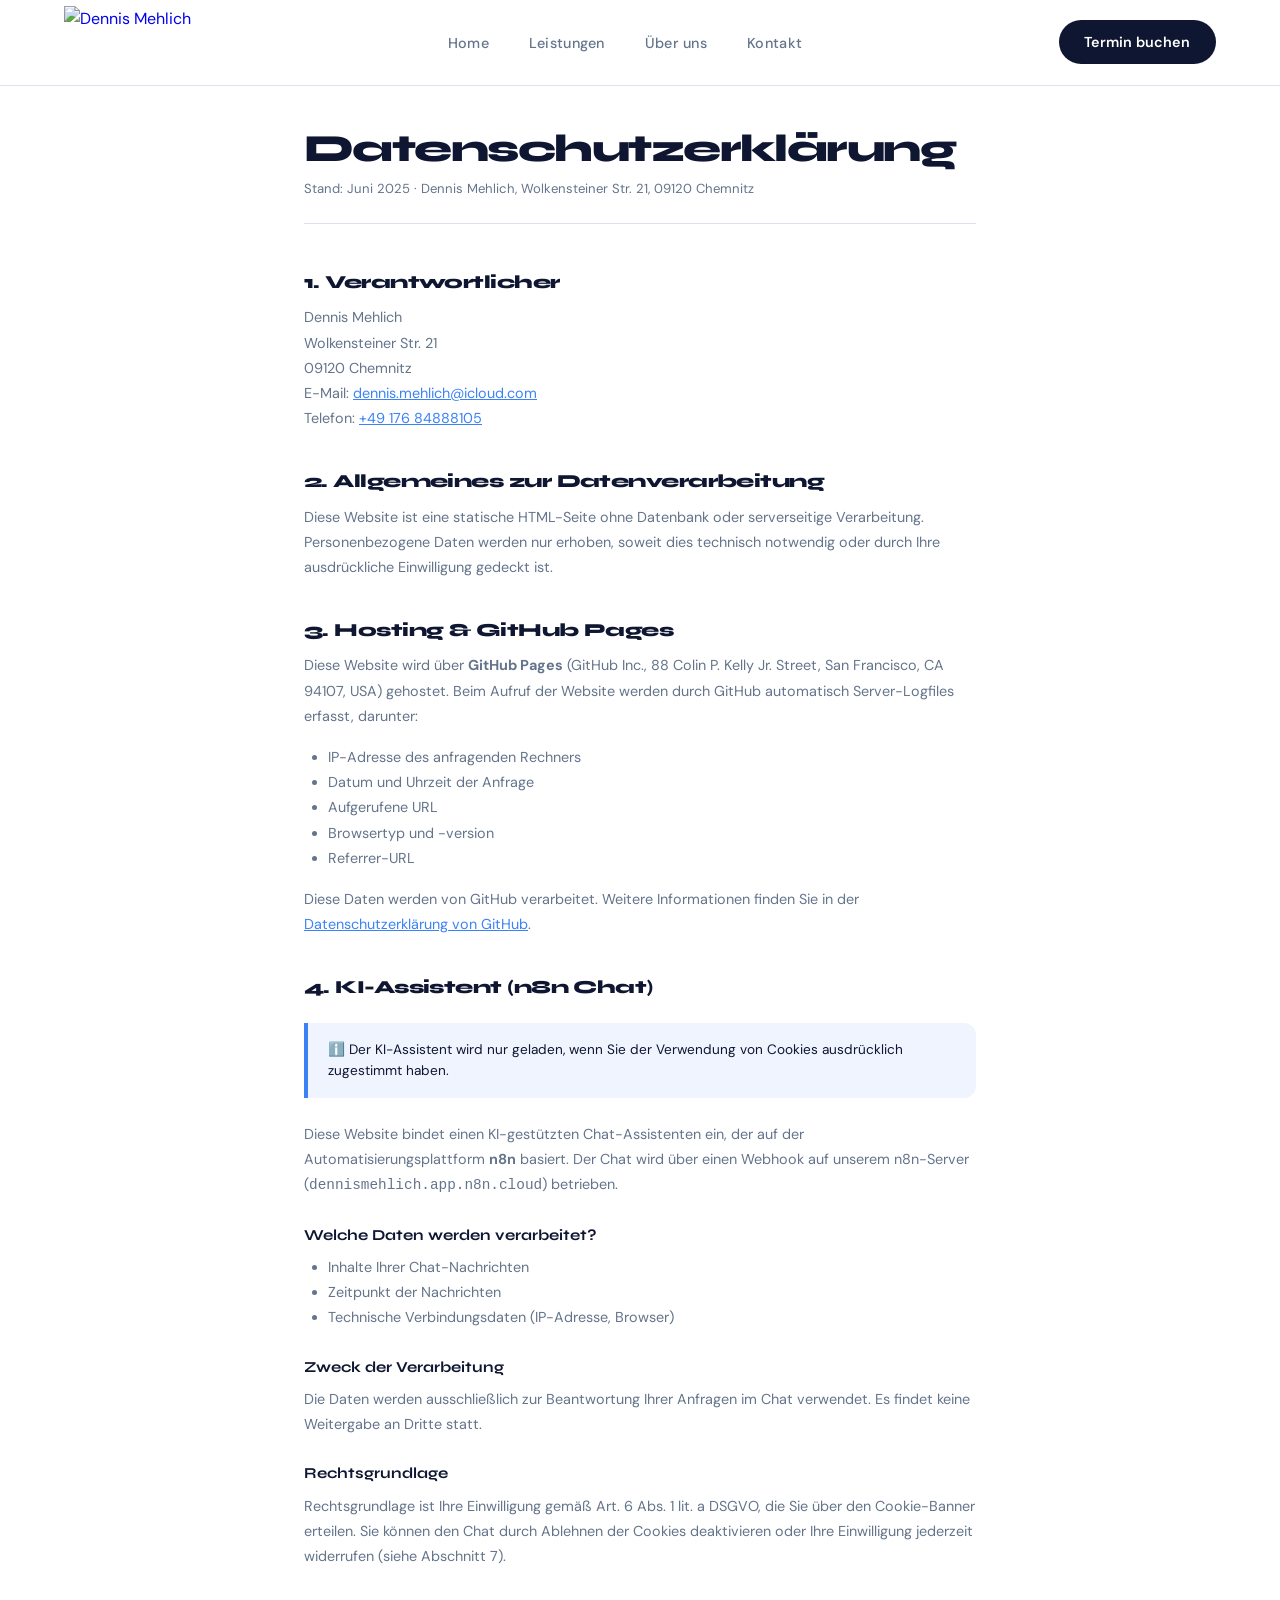
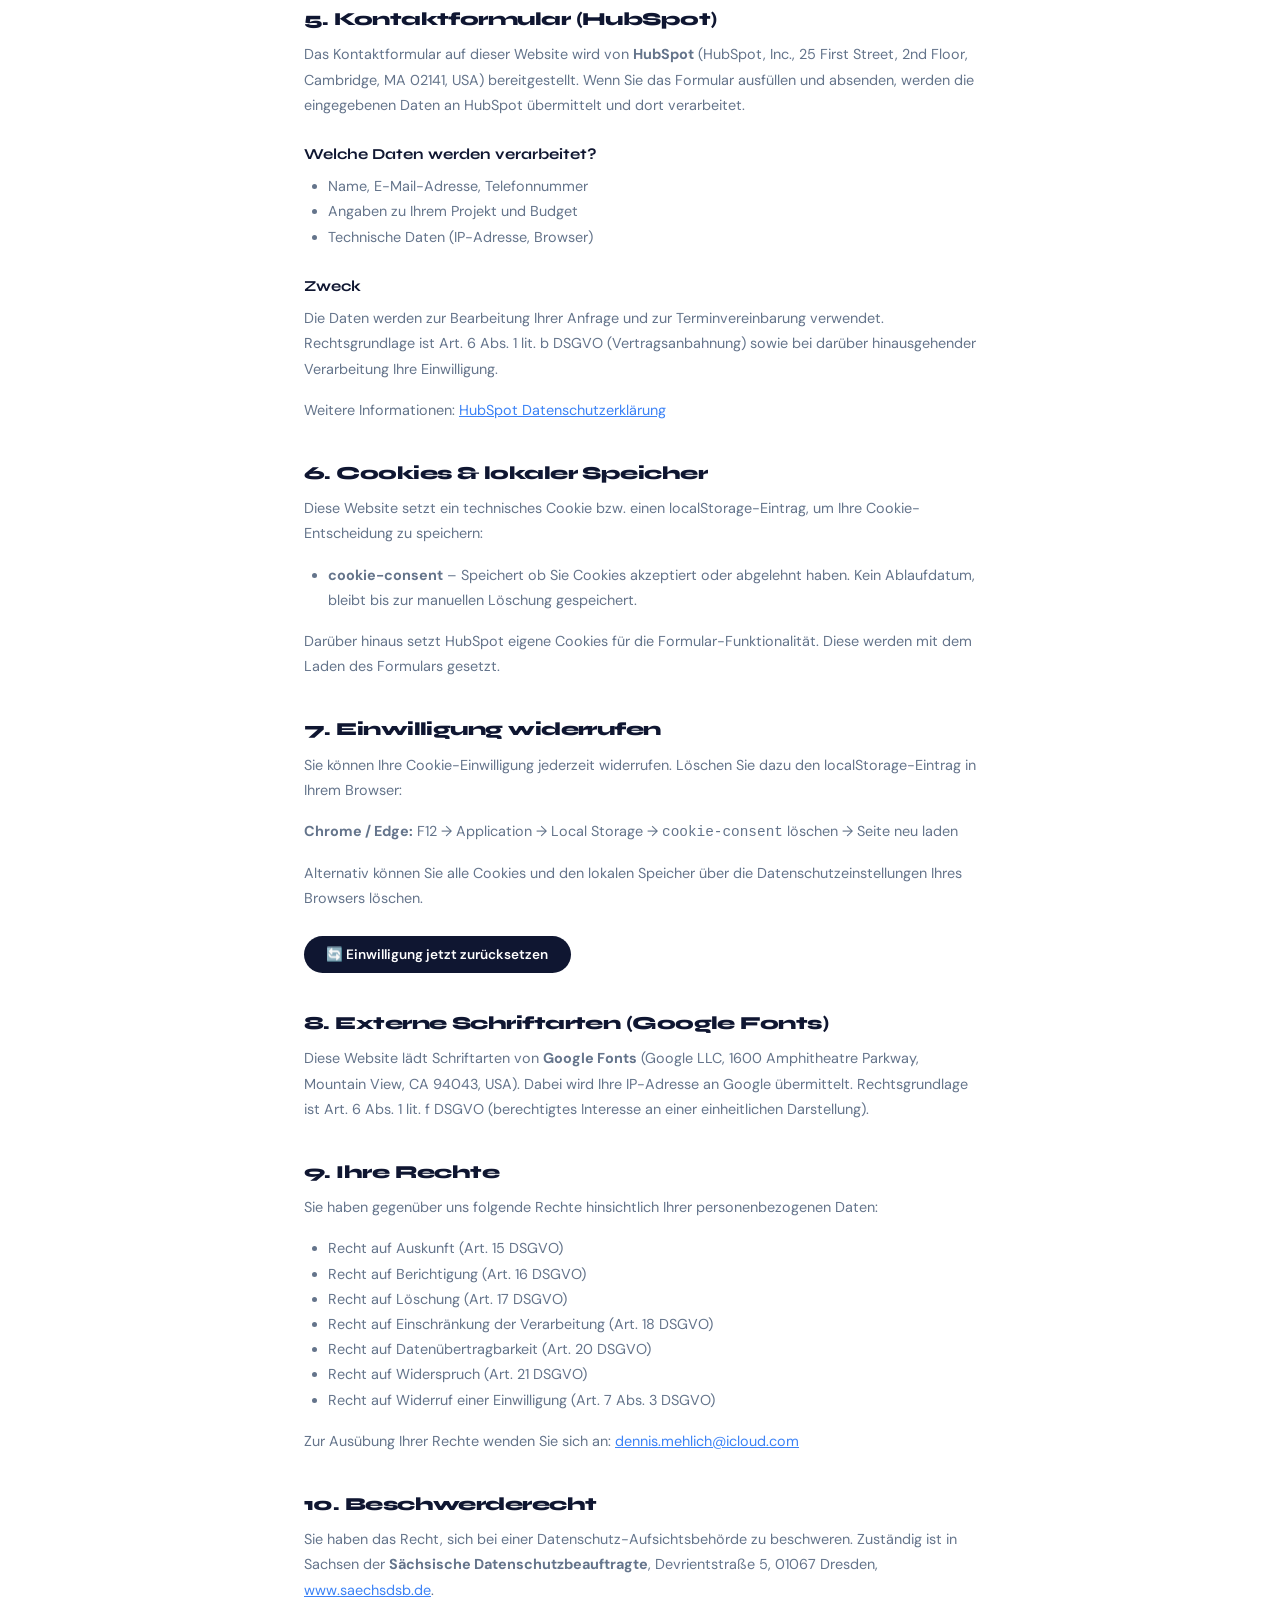
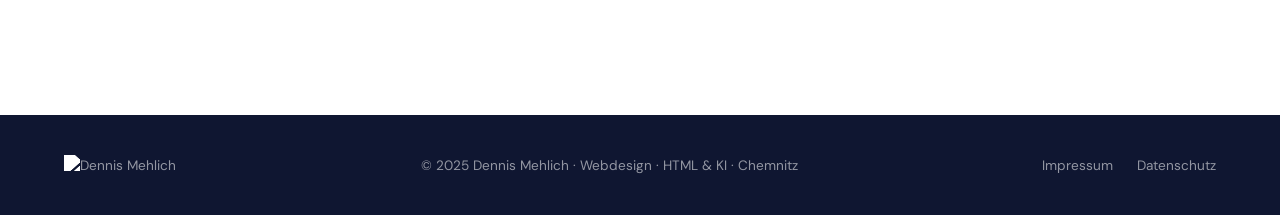
==== datenschutz.html @ 6490b945 "Fix responsive CSS for small screens" ====
<!DOCTYPE html>
<html lang="de">
<head>
<meta charset="UTF-8">
<meta name="viewport" content="width=device-width, initial-scale=1.0">
<title>Datenschutzerklärung – Dennis Mehlich</title>
<link rel="preconnect" href="https://fonts.googleapis.com">
<link href="https://fonts.googleapis.com/css2?family=Syne:wght@400;600;700;800&family=DM+Sans:ital,wght@0,300;0,400;0,500;1,300&display=swap" rel="stylesheet">
<link rel="stylesheet" href="css/style.css">
<style>
  .legal-page {
    max-width: 800px;
    margin: 0 auto;
    padding: 8rem 5% 6rem;
  }
  .legal-page h1 {
    font-size: clamp(1.8rem, 3vw, 2.4rem);
    margin-bottom: 0.5rem;
  }
  .legal-page .meta {
    font-size: 0.82rem;
    color: var(--gray);
    margin-bottom: 3rem;
    padding-bottom: 1.5rem;
    border-bottom: 1px solid var(--border);
  }
  .legal-page h2 {
    font-size: 1.15rem;
    margin-top: 2.5rem;
    margin-bottom: 0.75rem;
  }
  .legal-page h3 {
    font-family: 'Syne', sans-serif;
    font-size: 0.95rem;
    font-weight: 700;
    color: var(--navy);
    margin-top: 1.5rem;
    margin-bottom: 0.5rem;
  }
  .legal-page p {
    font-size: 0.9rem;
    color: var(--gray);
    line-height: 1.75;
    margin-bottom: 1rem;
  }
  .legal-page ul {
    margin: 0.5rem 0 1rem 1.5rem;
    color: var(--gray);
    font-size: 0.9rem;
    line-height: 1.75;
  }
  .legal-page a {
    color: var(--accent);
    text-decoration: underline;
  }
  .legal-page .highlight-box {
    background: var(--light);
    border-left: 4px solid var(--accent);
    border-radius: 0 12px 12px 0;
    padding: 1rem 1.25rem;
    margin: 1.5rem 0;
    font-size: 0.85rem;
    color: var(--navy);
    line-height: 1.6;
  }
</style>
</head>
<body>

<!-- ─── NAV ─── -->
<nav id="navbar">
  <a href="index.html" class="nav-logo">
    <img src="images/logo.png" alt="Dennis Mehlich" style="height:72px;width:auto;display:block;mix-blend-mode:multiply;">
  </a>
  <ul class="nav-links">
    <li><a href="index.html#hero">Home</a></li>
    <li><a href="index.html#leistungen">Leistungen</a></li>
    <li><a href="index.html#ueber-mich">Über uns</a></li>
    <li><a href="index.html#kontakt">Kontakt</a></li>
  </ul>
  <a href="index.html" onclick="openTermin ? openTermin() : null" class="nav-cta">Termin buchen</a>
</nav>

<div class="legal-page">

  <h1>Datenschutzerklärung</h1>
  <div class="meta">Stand: Juni 2025 · Dennis Mehlich, Wolkensteiner Str. 21, 09120 Chemnitz</div>

  <!-- 1 -->
  <h2>1. Verantwortlicher</h2>
  <p>
    Dennis Mehlich<br>
    Wolkensteiner Str. 21<br>
    09120 Chemnitz<br>
    E-Mail: <a href="mailto:dennis.mehlich@icloud.com">dennis.mehlich@icloud.com</a><br>
    Telefon: <a href="tel:+4917684888105">+49 176 84888105</a>
  </p>

  <!-- 2 -->
  <h2>2. Allgemeines zur Datenverarbeitung</h2>
  <p>Diese Website ist eine statische HTML-Seite ohne Datenbank oder serverseitige Verarbeitung. Personenbezogene Daten werden nur erhoben, soweit dies technisch notwendig oder durch Ihre ausdrückliche Einwilligung gedeckt ist.</p>

  <!-- 3 -->
  <h2>3. Hosting & GitHub Pages</h2>
  <p>Diese Website wird über <strong>GitHub Pages</strong> (GitHub Inc., 88 Colin P. Kelly Jr. Street, San Francisco, CA 94107, USA) gehostet. Beim Aufruf der Website werden durch GitHub automatisch Server-Logfiles erfasst, darunter:</p>
  <ul>
    <li>IP-Adresse des anfragenden Rechners</li>
    <li>Datum und Uhrzeit der Anfrage</li>
    <li>Aufgerufene URL</li>
    <li>Browsertyp und -version</li>
    <li>Referrer-URL</li>
  </ul>
  <p>Diese Daten werden von GitHub verarbeitet. Weitere Informationen finden Sie in der <a href="https://docs.github.com/en/site-policy/privacy-policies/github-general-privacy-statement" target="_blank" rel="noopener">Datenschutzerklärung von GitHub</a>.</p>

  <!-- 4 -->
  <h2>4. KI-Assistent (n8n Chat)</h2>
  <div class="highlight-box">
    ℹ️ Der KI-Assistent wird nur geladen, wenn Sie der Verwendung von Cookies ausdrücklich zugestimmt haben.
  </div>
  <p>Diese Website bindet einen KI-gestützten Chat-Assistenten ein, der auf der Automatisierungsplattform <strong>n8n</strong> basiert. Der Chat wird über einen Webhook auf unserem n8n-Server (<code>dennismehlich.app.n8n.cloud</code>) betrieben.</p>

  <h3>Welche Daten werden verarbeitet?</h3>
  <ul>
    <li>Inhalte Ihrer Chat-Nachrichten</li>
    <li>Zeitpunkt der Nachrichten</li>
    <li>Technische Verbindungsdaten (IP-Adresse, Browser)</li>
  </ul>

  <h3>Zweck der Verarbeitung</h3>
  <p>Die Daten werden ausschließlich zur Beantwortung Ihrer Anfragen im Chat verwendet. Es findet keine Weitergabe an Dritte statt.</p>

  <h3>Rechtsgrundlage</h3>
  <p>Rechtsgrundlage ist Ihre Einwilligung gemäß Art. 6 Abs. 1 lit. a DSGVO, die Sie über den Cookie-Banner erteilen. Sie können den Chat durch Ablehnen der Cookies deaktivieren oder Ihre Einwilligung jederzeit widerrufen (siehe Abschnitt 7).</p>

  <!-- 5 -->
  <h2>5. Kontaktformular (HubSpot)</h2>
  <p>Das Kontaktformular auf dieser Website wird von <strong>HubSpot</strong> (HubSpot, Inc., 25 First Street, 2nd Floor, Cambridge, MA 02141, USA) bereitgestellt. Wenn Sie das Formular ausfüllen und absenden, werden die eingegebenen Daten an HubSpot übermittelt und dort verarbeitet.</p>

  <h3>Welche Daten werden verarbeitet?</h3>
  <ul>
    <li>Name, E-Mail-Adresse, Telefonnummer</li>
    <li>Angaben zu Ihrem Projekt und Budget</li>
    <li>Technische Daten (IP-Adresse, Browser)</li>
  </ul>

  <h3>Zweck</h3>
  <p>Die Daten werden zur Bearbeitung Ihrer Anfrage und zur Terminvereinbarung verwendet. Rechtsgrundlage ist Art. 6 Abs. 1 lit. b DSGVO (Vertragsanbahnung) sowie bei darüber hinausgehender Verarbeitung Ihre Einwilligung.</p>
  <p>Weitere Informationen: <a href="https://legal.hubspot.com/de/privacy-policy" target="_blank" rel="noopener">HubSpot Datenschutzerklärung</a></p>

  <!-- 6 -->
  <h2>6. Cookies & lokaler Speicher</h2>
  <p>Diese Website setzt ein technisches Cookie bzw. einen localStorage-Eintrag, um Ihre Cookie-Entscheidung zu speichern:</p>
  <ul>
    <li><strong>cookie-consent</strong> – Speichert ob Sie Cookies akzeptiert oder abgelehnt haben. Kein Ablaufdatum, bleibt bis zur manuellen Löschung gespeichert.</li>
  </ul>
  <p>Darüber hinaus setzt HubSpot eigene Cookies für die Formular-Funktionalität. Diese werden mit dem Laden des Formulars gesetzt.</p>

  <!-- 7 -->
  <h2>7. Einwilligung widerrufen</h2>
  <p>Sie können Ihre Cookie-Einwilligung jederzeit widerrufen. Löschen Sie dazu den localStorage-Eintrag in Ihrem Browser:</p>
  <p><strong>Chrome / Edge:</strong> F12 → Application → Local Storage → <code>cookie-consent</code> löschen → Seite neu laden</p>
  <p>Alternativ können Sie alle Cookies und den lokalen Speicher über die Datenschutzeinstellungen Ihres Browsers löschen.</p>
  <button onclick="localStorage.removeItem('cookie-consent'); alert('Einwilligung zurückgesetzt. Bitte laden Sie die Seite neu.'); window.location.href='index.html';" style="background:var(--navy);color:white;border:none;padding:0.65rem 1.4rem;border-radius:100px;font-family:'DM Sans',sans-serif;font-size:0.85rem;font-weight:600;cursor:pointer;margin-top:0.5rem;">
    🔄 Einwilligung jetzt zurücksetzen
  </button>

  <!-- 8 -->
  <h2>8. Externe Schriftarten (Google Fonts)</h2>
  <p>Diese Website lädt Schriftarten von <strong>Google Fonts</strong> (Google LLC, 1600 Amphitheatre Parkway, Mountain View, CA 94043, USA). Dabei wird Ihre IP-Adresse an Google übermittelt. Rechtsgrundlage ist Art. 6 Abs. 1 lit. f DSGVO (berechtigtes Interesse an einer einheitlichen Darstellung).</p>

  <!-- 9 -->
  <h2>9. Ihre Rechte</h2>
  <p>Sie haben gegenüber uns folgende Rechte hinsichtlich Ihrer personenbezogenen Daten:</p>
  <ul>
    <li>Recht auf Auskunft (Art. 15 DSGVO)</li>
    <li>Recht auf Berichtigung (Art. 16 DSGVO)</li>
    <li>Recht auf Löschung (Art. 17 DSGVO)</li>
    <li>Recht auf Einschränkung der Verarbeitung (Art. 18 DSGVO)</li>
    <li>Recht auf Datenübertragbarkeit (Art. 20 DSGVO)</li>
    <li>Recht auf Widerspruch (Art. 21 DSGVO)</li>
    <li>Recht auf Widerruf einer Einwilligung (Art. 7 Abs. 3 DSGVO)</li>
  </ul>
  <p>Zur Ausübung Ihrer Rechte wenden Sie sich an: <a href="mailto:dennis.mehlich@icloud.com">dennis.mehlich@icloud.com</a></p>

  <!-- 10 -->
  <h2>10. Beschwerderecht</h2>
  <p>Sie haben das Recht, sich bei einer Datenschutz-Aufsichtsbehörde zu beschweren. Zuständig ist in Sachsen der <strong>Sächsische Datenschutzbeauftragte</strong>, Devrientstraße 5, 01067 Dresden, <a href="https://www.saechsdsb.de" target="_blank" rel="noopener">www.saechsdsb.de</a>.</p>

</div>

<!-- ─── FOOTER ─── -->
<footer>
  <div class="footer-logo">
    <img src="images/logo.png" alt="Dennis Mehlich">
  </div>
  <div>© 2025 Dennis Mehlich · Webdesign · HTML &amp; KI · Chemnitz</div>
  <div style="display:flex;gap:1.5rem;">
    <a href="#">Impressum</a>
    <a href="datenschutz.html">Datenschutz</a>
  </div>
</footer>

<script>
  const navbar = document.getElementById('navbar');
  window.addEventListener('scroll', () => {
    navbar.classList.toggle('scrolled', window.scrollY > 40);
  });
</script>

</body>
</html>
---- css/style.css ----
/* ═══════════════════════════════════════════════
   Dennis Mehlich – Webdesign
   css/style.css – Alle Styles
═══════════════════════════════════════════════ */

/* ─── TOKENS ─── */
:root {
  --navy:    #0f1631;
  --ink:     #1a2347;
  --blue:    #1e3a8a;
  --accent:  #3b82f6;
  --electric:#60a5fa;
  --light:   #f0f4ff;
  --white:   #ffffff;
  --gray:    #64748b;
  --border:  rgba(30,58,138,0.15);
  --radius:  16px;
}

/* ─── RESET ─── */
*, *::before, *::after { box-sizing: border-box; margin: 0; padding: 0; }
html { scroll-behavior: smooth; }
body {
  font-family: 'DM Sans', sans-serif;
  background: var(--white);
  color: var(--navy);
  line-height: 1.6;
  overflow-x: hidden;
}

/* ─── NAV ─── */
nav {
  position: fixed; top: 0; left: 0; right: 0; z-index: 100;
  display: flex; align-items: center; justify-content: space-between;
  padding: 0.4rem 5%;
  background: rgba(255,255,255,0.92);
  backdrop-filter: blur(20px);
  border-bottom: 1px solid var(--border);
  transition: box-shadow 0.3s;
}
nav.scrolled { box-shadow: 0 4px 32px rgba(15,22,49,0.08); }
.nav-logo { text-decoration: none; display: flex; align-items: center; }
.nav-links { display: flex; gap: 2.5rem; list-style: none; }
.nav-links a {
  font-size: 0.9rem; font-weight: 500; color: var(--gray);
  text-decoration: none; letter-spacing: 0.02em; transition: color 0.2s;
}
.nav-links a:hover { color: var(--navy); }
.nav-cta {
  background: var(--navy); color: var(--white);
  padding: 0.65rem 1.6rem; border-radius: 100px;
  font-size: 0.9rem; font-weight: 600; text-decoration: none;
  transition: background 0.2s, transform 0.15s;
}
.nav-cta:hover { background: var(--blue); transform: translateY(-1px); }

/* ─── HERO ─── */
#hero {
  min-height: 100vh;
  display: grid; grid-template-columns: 1fr 1fr;
  align-items: center; padding: 8rem 5% 5rem; gap: 4rem;
  position: relative; overflow: hidden;
}
#hero::before {
  content: '';
  position: absolute; inset: 0;
  background: radial-gradient(ellipse 70% 60% at 80% 50%, #dbeafe 0%, transparent 70%),
              radial-gradient(ellipse 40% 40% at 10% 80%, #eff6ff 0%, transparent 60%);
  z-index: 0;
}
.hero-content { position: relative; z-index: 1; }
.hero-badge {
  display: inline-flex; align-items: center; gap: 0.5rem;
  background: var(--light); color: var(--blue);
  padding: 0.4rem 1rem; border-radius: 100px;
  font-size: 0.8rem; font-weight: 600; letter-spacing: 0.05em;
  text-transform: uppercase; margin-bottom: 1.5rem;
  border: 1px solid rgba(59,130,246,0.25);
}
.hero-badge::before {
  content: ''; width: 6px; height: 6px; border-radius: 50%;
  background: var(--accent); animation: pulse 2s infinite;
}
@keyframes pulse { 0%,100%{opacity:1;transform:scale(1)} 50%{opacity:0.5;transform:scale(1.4)} }

h1 {
  font-family: 'Syne', sans-serif;
  font-size: clamp(2.4rem, 4.5vw, 3.6rem);
  font-weight: 800; line-height: 1.1;
  letter-spacing: -0.04em; color: var(--navy);
  margin-bottom: 1.5rem;
}
h1 em { font-style: normal; color: var(--accent); }
.hero-sub {
  font-size: 1.1rem; color: var(--gray);
  max-width: 480px; margin-bottom: 2.5rem;
  font-weight: 400; line-height: 1.7;
}
.hero-actions { display: flex; gap: 1rem; flex-wrap: wrap; align-items: center; }
.btn-primary {
  background: var(--navy); color: var(--white);
  padding: 0.9rem 2.2rem; border-radius: 100px;
  font-size: 1rem; font-weight: 600; text-decoration: none;
  transition: all 0.2s; display: inline-block;
  box-shadow: 0 4px 24px rgba(15,22,49,0.22);
}
.btn-primary:hover { background: var(--blue); transform: translateY(-2px); box-shadow: 0 8px 32px rgba(30,58,138,0.25); }
.btn-ghost {
  color: var(--navy); font-size: 1rem; font-weight: 500;
  text-decoration: none; display: inline-flex; align-items: center; gap: 0.4rem;
  transition: gap 0.2s;
}
.btn-ghost:hover { gap: 0.8rem; }
.btn-ghost::after { content: '→'; }
.hero-stats { display: grid; grid-template-columns: repeat(3,1fr); gap: 1.5rem; margin-top: 3rem; }
.stat { text-align: center; }
.stat-num { font-family: 'Syne', sans-serif; font-size: 2rem; font-weight: 800; color: var(--navy); line-height: 1; }
.stat-label { font-size: 0.8rem; color: var(--gray); margin-top: 0.2rem; }

/* Hero visual */
.hero-visual { position: relative; z-index: 1; }
.hero-card { background: var(--white); border-radius: 0; padding: 0; position: relative; }
.hero-card::before {
  content: ''; position: absolute; top: 0; left: 0; right: 0; height: 4px;
  background: linear-gradient(90deg, var(--accent), #818cf8);
}
.float-badge {
  position: absolute; background: white; border-radius: 12px;
  padding: 0.6rem 1rem; box-shadow: 0 8px 24px rgba(15,22,49,0.12);
  font-size: 0.75rem; font-weight: 600;
  display: flex; align-items: center; gap: 0.4rem;
  animation: float 3s ease-in-out infinite;
}
.float-badge.badge-1 { top: 12px; right: 12px; color: var(--blue); animation-delay: 0s; }
.float-badge.badge-2 { bottom: 12px; left: 12px; color: #059669; animation-delay: 1.5s; }
@keyframes float { 0%,100%{transform:translateY(0)} 50%{transform:translateY(-8px)} }
.browser-frame { border-radius: 12px; overflow: hidden; border: 1px solid var(--border); box-shadow: 0 20px 60px rgba(15,22,49,0.12); }
.browser-chrome { background: #f1f5f9; display: flex; align-items: center; gap: 0.75rem; padding: 0.55rem 1rem; border-bottom: 1px solid #e2e8f0; }
.browser-dots { display: flex; gap: 5px; }
.bdot { width: 10px; height: 10px; border-radius: 50%; display: inline-block; }
.bdot-r { background: #ff5f57; } .bdot-y { background: #febc2e; } .bdot-g { background: #28c840; }
.browser-url-bar { flex: 1; background: white; border-radius: 6px; padding: 0.25rem 0.75rem; font-size: 0.72rem; color: #94a3b8; font-family: monospace; border: 1px solid #e2e8f0; }
.browser-content { position: relative; overflow: hidden; }

/* Chatbot widget */
.chatbot-wrap {
  position: absolute; bottom: 1.5rem; right: 1.5rem;
  width: 240px; height: 50%; z-index: 3;
  border-radius: 14px; box-shadow: 0 12px 40px rgba(15,22,49,0.18);
  overflow: hidden; cursor: pointer; transition: transform 0.2s, box-shadow 0.2s;
}
.chatbot-wrap:hover { transform: translateY(-3px); box-shadow: 0 18px 50px rgba(15,22,49,0.25); }
.curtain { position: absolute; top: 0; bottom: 0; width: 51%; z-index: 2; pointer-events: none; }
.curtain-left { left: 0; background: linear-gradient(135deg,#0f1631,#1e3a8a); border-radius: 14px 0 0 14px; animation: curtain-left 2.2s cubic-bezier(0.77,0,0.18,1) 1s forwards; }
.curtain-right { right: 0; background: linear-gradient(225deg,#0f1631,#1e3a8a); border-radius: 0 14px 14px 0; animation: curtain-right 2.2s cubic-bezier(0.77,0,0.18,1) 1s forwards; }
@keyframes curtain-left  { 0%{transform:translateX(0)} 100%{transform:translateX(-102%)} }
@keyframes curtain-right { 0%{transform:translateX(0)} 100%{transform:translateX(102%)} }
.chatbot-window { background: white; border-radius: 14px; overflow: hidden; font-size: 0.7rem; display: flex; flex-direction: column; height: 100%; }
.chatbot-header { background: linear-gradient(90deg,#0f1631,#1e3a8a); padding: 0.45rem 0.7rem; display: flex; align-items: center; gap: 0.5rem; color: white; flex-shrink: 0; }
.chatbot-avatar { font-size: 1rem; }
.chatbot-name { font-family: 'Syne', sans-serif; font-weight: 700; font-size: 0.72rem; }
.chatbot-status { font-size: 0.6rem; opacity: 0.7; display: flex; align-items: center; gap: 0.3rem; margin-top: 0.1rem; }
.chatbot-dot { width: 5px; height: 5px; border-radius: 50%; background: #22c55e; display: inline-block; animation: pulse 2s infinite; }
.chatbot-messages { padding: 0.5rem 0.6rem; display: flex; flex-direction: column; gap: 0.4rem; background: #f8fafc; flex: 1; overflow: hidden; }
.chatbot-msg { max-width: 85%; padding: 0.3rem 0.6rem; border-radius: 8px; font-size: 0.65rem; line-height: 1.35; }
.chatbot-msg.bot { background: white; color: var(--navy); border: 1px solid var(--border); align-self: flex-start; border-radius: 3px 8px 8px 8px; }
.chatbot-msg.user { background: linear-gradient(90deg,#1e3a8a,#3b82f6); color: white; align-self: flex-end; border-radius: 8px 3px 8px 8px; }
.chatbot-msg.typing { animation: fadeInUp 0.4s ease 2.4s both; }
@keyframes fadeInUp { from{opacity:0;transform:translateY(8px)} to{opacity:1;transform:translateY(0)} }
.chatbot-input-bar { display: flex; align-items: center; gap: 0.4rem; padding: 0.4rem 0.6rem; border-top: 1px solid var(--border); background: white; flex-shrink: 0; }
.chatbot-input-mock { flex: 1; font-size: 0.62rem; color: #94a3b8; }
.chatbot-send { width: 20px; height: 20px; border-radius: 50%; background: linear-gradient(90deg,#3b82f6,#60a5fa); color: white; display: flex; align-items: center; justify-content: center; font-size: 0.65rem; font-weight: 700; }

/* ─── SECTION SHARED ─── */
section { padding: 6rem 5%; }
.section-label { font-size: 0.75rem; font-weight: 700; letter-spacing: 0.12em; text-transform: uppercase; color: var(--accent); margin-bottom: 0.8rem; }
h2 { font-family: 'Syne', sans-serif; font-size: clamp(1.8rem,3vw,2.6rem); font-weight: 800; letter-spacing: -0.03em; color: var(--navy); line-height: 1.15; margin-bottom: 1.2rem; }
.section-lead { font-size: 1.1rem; color: var(--gray); max-width: 600px; line-height: 1.7; }

/* ─── INKLUSIVE ─── */
#inklusive { background: var(--navy); padding: 4rem 5%; }
.inkl-label { text-align: center; font-size: 0.75rem; font-weight: 700; letter-spacing: 0.12em; text-transform: uppercase; color: rgba(255,255,255,0.45); margin-bottom: 2.5rem; }
.inkl-grid { display: grid; grid-template-columns: repeat(3,1fr); gap: 1.5rem; max-width: 1100px; margin: 0 auto; }
.inkl-item { display: flex; align-items: flex-start; gap: 1rem; background: rgba(255,255,255,0.05); border: 1px solid rgba(255,255,255,0.08); border-radius: 14px; padding: 1.25rem 1.5rem; transition: background 0.2s, transform 0.2s; }
.inkl-item:hover { background: rgba(255,255,255,0.09); transform: translateY(-2px); }
.inkl-icon { font-size: 1.5rem; flex-shrink: 0; margin-top: 0.1rem; }
.inkl-title { font-family: 'Syne', sans-serif; font-size: 0.9rem; font-weight: 700; color: white; margin-bottom: 0.25rem; }
.inkl-desc { font-size: 0.78rem; color: rgba(255,255,255,0.5); line-height: 1.5; }

/* ─── SERVICES ─── */
#leistungen { background: var(--light); }
.services-header { text-align: center; margin-bottom: 4rem; }
.services-header .section-lead { margin: 0 auto; }
.services-grid { display: grid; grid-template-columns: repeat(3,1fr); gap: 1.5rem; max-width: 1100px; margin: 0 auto; }
.service-card { background: white; border-radius: var(--radius); padding: 2rem; border: 1px solid var(--border); transition: transform 0.2s, box-shadow 0.2s; position: relative; overflow: hidden; }
.service-card::after { content: ''; position: absolute; bottom: 0; left: 0; right: 0; height: 3px; background: linear-gradient(90deg,var(--accent),#818cf8); transform: scaleX(0); transform-origin: left; transition: transform 0.3s; }
.service-card:hover { transform: translateY(-4px); box-shadow: 0 16px 48px rgba(15,22,49,0.1); }
.service-card:hover::after { transform: scaleX(1); }
.service-icon { width: 52px; height: 52px; border-radius: 12px; background: var(--light); display: flex; align-items: center; justify-content: center; font-size: 1.5rem; margin-bottom: 1.2rem; }
.service-card h3 { font-family: 'Syne', sans-serif; font-size: 1.1rem; font-weight: 700; color: var(--navy); margin-bottom: 0.6rem; }
.service-card p { font-size: 0.9rem; color: var(--gray); line-height: 1.6; }
.service-card.dark { background: linear-gradient(135deg,#0f1631,#1e3a8a); border-color: transparent; }
.service-card.dark .service-icon { background: rgba(255,255,255,0.1); }
.service-card.dark h3 { color: white; }
.service-card.dark p { color: rgba(255,255,255,0.65); }

/* ─── APPROACH (warum kein CMS) ─── */
#warum-wordpress { background: var(--white); }
.wp-header { text-align: center; margin-bottom: 4rem; }
.wp-header .section-lead { margin: 0 auto; }
.wp-layout { display: grid; grid-template-columns: 1fr 1fr; gap: 4rem; max-width: 1100px; margin: 0 auto; align-items: start; }
.wp-reasons { display: flex; flex-direction: column; gap: 1.8rem; }
.wp-reason { display: flex; gap: 1.2rem; align-items: flex-start; }
.wp-reason-icon { font-size: 1.6rem; flex-shrink: 0; margin-top: 0.1rem; }
.wp-reason-title { font-family: 'Syne', sans-serif; font-size: 0.95rem; font-weight: 700; color: var(--navy); margin-bottom: 0.3rem; }
.wp-reason-text { font-size: 0.85rem; color: var(--gray); line-height: 1.6; }
.wp-vs { background: var(--light); border-radius: var(--radius); padding: 2rem; border: 1px solid var(--border); position: sticky; top: 100px; }
.wp-vs-title { font-family: 'Syne', sans-serif; font-size: 1rem; font-weight: 700; color: var(--navy); margin-bottom: 1.5rem; text-align: center; }
.wp-vs-table { display: flex; flex-direction: column; border-radius: 10px; overflow: hidden; border: 1px solid var(--border); }
.wp-vs-row { display: grid; grid-template-columns: 1.2fr 1fr 1fr; }
.wp-vs-row > div { padding: 0.7rem 0.9rem; font-size: 0.78rem; border-bottom: 1px solid var(--border); background: white; }
.wp-vs-row:last-child > div { border-bottom: none; }
.wp-vs-head > div { background: var(--navy); color: white; font-family: 'Syne', sans-serif; font-weight: 700; font-size: 0.75rem; }
.wp-vs-feature { color: var(--gray); font-weight: 500; }
.wp-col-wp { color: #059669; font-weight: 600; }
.wp-col-other { color: var(--gray); }

/* ─── PROCESS ─── */
#prozess { background: white; }
.process-layout { display: grid; grid-template-columns: 1fr 1fr; gap: 5rem; align-items: center; }
.process-steps { display: flex; flex-direction: column; }
.process-step { display: flex; gap: 1.5rem; align-items: flex-start; padding: 1.5rem 0 1.5rem 2rem; border-left: 2px solid var(--border); position: relative; transition: border-color 0.4s; }
.process-step.active { border-color: var(--accent); }
.step-num { position: absolute; left: -14px; top: 1.5rem; width: 26px; height: 26px; border-radius: 50%; background: var(--white); border: 2px solid var(--border); display: flex; align-items: center; justify-content: center; font-family: 'Syne', sans-serif; font-size: 0.7rem; font-weight: 800; color: var(--gray); transition: all 0.4s; flex-shrink: 0; }
.process-step.active .step-num { background: var(--accent); border-color: var(--accent); color: white; }
.step-content h3 { font-family: 'Syne', sans-serif; font-size: 1rem; font-weight: 700; color: var(--navy); margin-bottom: 0.3rem; }
.step-content p { font-size: 0.875rem; color: var(--gray); line-height: 1.6; }
.process-visual { background: linear-gradient(135deg,var(--navy) 0%,#1e3a8a 60%,#2563eb 100%); border-radius: 24px; padding: 3rem 2.5rem; color: white; position: relative; overflow: hidden; }
.process-visual::before { content: ''; position: absolute; top: -40%; right: -20%; width: 60%; padding-bottom: 60%; border-radius: 50%; background: rgba(255,255,255,0.04); }
.pv-label { font-size: 0.75rem; font-weight: 600; letter-spacing: 0.1em; text-transform: uppercase; opacity: 0.6; margin-bottom: 1rem; }
.pv-title { font-family: 'Syne', sans-serif; font-size: 1.6rem; font-weight: 800; line-height: 1.2; margin-bottom: 1.5rem; }
.pv-list { list-style: none; display: flex; flex-direction: column; gap: 0.75rem; }
.pv-list li { display: flex; align-items: center; gap: 0.75rem; font-size: 0.9rem; opacity: 0.85; }
.pv-list li::before { content: '✓'; display: inline-flex; align-items: center; justify-content: center; width: 20px; height: 20px; background: rgba(255,255,255,0.15); border-radius: 50%; font-size: 0.7rem; flex-shrink: 0; }

/* ─── ABOUT ─── */
#ueber-mich { background: var(--light); }
.about-layout { display: grid; grid-template-columns: 1fr 1.4fr; gap: 5rem; align-items: start; }
.about-portrait { position: sticky; top: 100px; }
.portrait-box { background: linear-gradient(135deg,var(--navy),var(--blue)); border-radius: 24px; padding: 2.5rem 2rem; color: white; text-align: center; position: relative; overflow: hidden; }
.portrait-box::before { content: ''; position: absolute; bottom: -30%; left: -10%; width: 80%; padding-bottom: 80%; border-radius: 50%; background: rgba(255,255,255,0.04); }
.portrait-avatar { width: 100px; height: 100px; border-radius: 50%; background: rgba(255,255,255,0.15); margin: 0 auto 1rem; display: flex; align-items: center; justify-content: center; font-family: 'Syne', sans-serif; font-size: 2.2rem; font-weight: 800; border: 3px solid rgba(255,255,255,0.25); position: relative; z-index: 1; }
.portrait-name { font-family: 'Syne', sans-serif; font-size: 1.4rem; font-weight: 800; margin-bottom: 0.2rem; position: relative; z-index: 1; }
.portrait-role { font-size: 0.85rem; opacity: 0.7; position: relative; z-index: 1; margin-bottom: 1.5rem; }
.contact-list { list-style: none; text-align: left; display: flex; flex-direction: column; gap: 0.8rem; position: relative; z-index: 1; }
.contact-list li { display: flex; align-items: center; gap: 0.75rem; font-size: 0.8rem; opacity: 0.85; }
.contact-list .icon { font-size: 0.9rem; opacity: 0.6; flex-shrink: 0; }
.contact-list a { color: white; text-decoration: none; }
.contact-list a:hover { opacity: 0.7; }
.skills-grid { display: flex; flex-wrap: wrap; gap: 0.5rem; margin-top: 1.5rem; position: relative; z-index: 1; }
.skill-tag { background: rgba(255,255,255,0.12); border: 1px solid rgba(255,255,255,0.2); color: white; padding: 0.25rem 0.7rem; border-radius: 100px; font-size: 0.7rem; font-weight: 500; }
.timeline-intro { margin-bottom: 2.5rem; }
.timeline-intro p { font-size: 1rem; color: var(--gray); line-height: 1.75; }
.timeline { position: relative; }
.timeline::before { content: ''; position: absolute; left: 0; top: 0; bottom: 0; width: 2px; background: linear-gradient(to bottom,var(--accent),rgba(59,130,246,0.1)); }
.timeline-group { margin-bottom: 1rem; }
.timeline-group-label { font-size: 0.7rem; font-weight: 700; letter-spacing: 0.12em; text-transform: uppercase; color: var(--accent); padding-left: 2rem; margin-bottom: 0.5rem; position: relative; }
.timeline-group-label::before { content: ''; position: absolute; left: -5px; top: 50%; transform: translateY(-50%); width: 12px; height: 12px; border-radius: 50%; background: var(--accent); }
.timeline-item { padding: 1.2rem 0 1.2rem 2rem; position: relative; cursor: default; }
.timeline-item::before { content: ''; position: absolute; left: -5px; top: 1.6rem; width: 12px; height: 12px; border-radius: 50%; background: white; border: 2px solid var(--border); transition: border-color 0.2s; }
.timeline-item:hover::before { border-color: var(--accent); }
.timeline-header { display: flex; align-items: flex-start; justify-content: space-between; gap: 1rem; margin-bottom: 0.4rem; }
.timeline-title { font-family: 'Syne', sans-serif; font-size: 0.95rem; font-weight: 700; color: var(--navy); line-height: 1.3; }
.timeline-period { font-size: 0.72rem; font-weight: 600; color: var(--accent); background: rgba(59,130,246,0.08); padding: 0.2rem 0.6rem; border-radius: 100px; white-space: nowrap; flex-shrink: 0; }
.timeline-company { font-size: 0.8rem; color: var(--gray); margin-bottom: 0.5rem; font-weight: 500; }
.timeline-desc { font-size: 0.82rem; color: var(--gray); line-height: 1.55; }
.timeline-tags { display: flex; flex-wrap: wrap; gap: 0.4rem; margin-top: 0.6rem; }
.timeline-tag { font-size: 0.68rem; font-weight: 500; color: var(--blue); background: rgba(30,58,138,0.07); padding: 0.15rem 0.55rem; border-radius: 100px; }
.thesis-box { margin-top: 1.5rem; background: white; border-radius: 14px; padding: 1.25rem 1.5rem; border: 1px solid var(--border); border-left: 4px solid var(--accent); }
.thesis-label { font-size: 0.72rem; font-weight: 700; color: var(--accent); text-transform: uppercase; letter-spacing: 0.08em; margin-bottom: 0.5rem; }
.thesis-title { font-family: 'Syne', sans-serif; font-size: 0.95rem; font-weight: 700; color: var(--navy); line-height: 1.4; margin-bottom: 0.4rem; }
.thesis-sub { font-size: 0.78rem; color: var(--gray); }

/* ─── CTA ─── */
#termin { background: var(--navy); text-align: center; position: relative; overflow: hidden; }
#termin::before { content: ''; position: absolute; top: -40%; left: 50%; transform: translateX(-50%); width: 80%; padding-bottom: 80%; border-radius: 50%; background: radial-gradient(circle,rgba(59,130,246,0.15) 0%,transparent 70%); }
#termin h2 { color: white; position: relative; z-index: 1; margin: 0 auto 1rem; max-width: 700px; }
#termin .section-lead { color: rgba(255,255,255,0.65); position: relative; z-index: 1; margin: 0 auto 2.5rem; }
.btn-white { background: white; color: var(--navy); padding: 1rem 2.5rem; border-radius: 100px; font-size: 1.05rem; font-weight: 700; text-decoration: none; display: inline-block; transition: all 0.2s; position: relative; z-index: 1; box-shadow: 0 8px 32px rgba(0,0,0,0.25); }
.btn-white:hover { transform: translateY(-3px); box-shadow: 0 16px 48px rgba(0,0,0,0.35); }
.calendar-placeholder { max-width: 700px; margin: 3rem auto 0; background: rgba(255,255,255,0.05); border: 1px solid rgba(255,255,255,0.1); border-radius: 20px; padding: 3rem 2rem; position: relative; z-index: 1; }
.cal-icon { font-size: 2.5rem; margin-bottom: 1rem; }
.cal-text { color: rgba(255,255,255,0.5); font-size: 0.85rem; }
.cal-text strong { color: rgba(255,255,255,0.75); display: block; font-size: 0.9rem; margin-bottom: 0.25rem; }

/* ─── CONTACT ─── */
#kontakt { background: var(--light); }
.contact-layout { display: grid; grid-template-columns: 1fr 1fr; gap: 4rem; align-items: start; }
.contact-info h2 { margin-bottom: 1rem; }
.contact-info p { color: var(--gray); line-height: 1.7; margin-bottom: 2rem; }
.contact-items { display: flex; flex-direction: column; gap: 1rem; }
.contact-item { display: flex; align-items: center; gap: 1rem; background: white; padding: 1rem 1.25rem; border-radius: 12px; border: 1px solid var(--border); }
.ci-icon { width: 40px; height: 40px; border-radius: 10px; background: var(--light); display: flex; align-items: center; justify-content: center; font-size: 1.1rem; flex-shrink: 0; }
.ci-label { font-size: 0.72rem; font-weight: 600; color: var(--gray); text-transform: uppercase; letter-spacing: 0.05em; }
.ci-value { font-size: 0.9rem; font-weight: 500; color: var(--navy); }
.ci-value a { color: var(--navy); text-decoration: none; }
.ci-value a:hover { color: var(--accent); }
.contact-form-box { background: white; border-radius: var(--radius); padding: 2.5rem; border: 1px solid var(--border); box-shadow: 0 8px 32px rgba(15,22,49,0.06); }
.contact-form-box h3 { font-family: 'Syne', sans-serif; font-size: 1.2rem; font-weight: 700; color: var(--navy); margin-bottom: 1.5rem; }
.form-row { display: grid; grid-template-columns: 1fr 1fr; gap: 1rem; }
.form-group { margin-bottom: 1rem; }
.form-group label { display: block; font-size: 0.8rem; font-weight: 600; color: var(--navy); margin-bottom: 0.4rem; }
.form-group input, .form-group textarea, .form-group select { width: 100%; padding: 0.75rem 1rem; border: 1.5px solid var(--border); border-radius: 10px; font-family: 'DM Sans', sans-serif; font-size: 0.9rem; color: var(--navy); background: white; transition: border-color 0.2s; outline: none; }
.form-group input:focus, .form-group textarea:focus, .form-group select:focus { border-color: var(--accent); }
.form-group textarea { resize: vertical; min-height: 100px; }
.btn-submit { width: 100%; background: var(--navy); color: white; padding: 0.9rem; border-radius: 100px; border: none; font-family: 'DM Sans', sans-serif; font-size: 1rem; font-weight: 600; cursor: pointer; transition: background 0.2s, transform 0.15s; }
.btn-submit:hover { background: var(--blue); transform: translateY(-1px); }
.ozg-box { margin-top: 1.5rem; background: linear-gradient(135deg,#f0f4ff,#e8f0fe); border-radius: 14px; padding: 1.25rem 1.5rem; border: 1px solid rgba(59,130,246,0.2); }
.ozg-label { font-size: 0.72rem; font-weight: 700; color: var(--accent); text-transform: uppercase; letter-spacing: 0.08em; margin-bottom: 0.5rem; }
.ozg-text { font-size: 0.82rem; color: var(--gray); line-height: 1.6; }
.cond-field { animation: fadeInUp 0.3s ease; }
.form-divider { display: flex; align-items: center; gap: 0.75rem; margin: 1.25rem 0; }
.form-divider-line { flex: 1; height: 1px; background: var(--border); }
.form-divider-text { font-size: 0.72rem; font-weight: 700; color: var(--gray); letter-spacing: 0.08em; text-transform: uppercase; }

/* ─── FOOTER ─── */
footer { background: var(--navy); color: rgba(255,255,255,0.55); padding: 2.5rem 5%; display: flex; align-items: center; justify-content: space-between; flex-wrap: wrap; gap: 1rem; font-size: 0.85rem; }
footer .footer-logo img { height: 60px; width: auto; filter: brightness(0) invert(1); }
footer a { color: rgba(255,255,255,0.55); text-decoration: none; }
footer a:hover { color: white; }

/* ─── OVERLAY ─── */
#termin-overlay { display: none; position: fixed; inset: 0; z-index: 999; background: rgba(15,22,49,0.75); backdrop-filter: blur(6px); align-items: center; justify-content: center; padding: 1.5rem; }
#termin-overlay.open { display: flex; }
.overlay-inner { background: white; border-radius: 20px; width: 100%; max-width: 560px; max-height: 90vh; overflow-y: auto; position: relative; padding: 2.5rem 2rem 2rem; }
.overlay-close { position: absolute; top: 1rem; right: 1rem; background: none; border: none; font-size: 1.4rem; cursor: pointer; color: #64748b; line-height: 1; }
.overlay-label { font-size: 0.72rem; font-weight: 700; letter-spacing: 0.1em; text-transform: uppercase; color: var(--accent); margin-bottom: 0.5rem; text-align: center; }
.overlay-title { font-family: 'Syne', sans-serif; font-size: 1.4rem; font-weight: 800; color: var(--navy); margin-bottom: 0.5rem; text-align: center; }
.overlay-sub { font-size: 0.85rem; color: var(--gray); margin-bottom: 1.5rem; text-align: center; }

/* ─── SCROLL ANIMATIONS ─── */
.reveal { opacity: 0; transform: translateY(24px); transition: opacity 0.6s ease, transform 0.6s ease; }
.reveal.visible { opacity: 1; transform: translateY(0); }

/* ─── RESPONSIVE ─── */
@media (max-width: 900px) {
  #hero { grid-template-columns: 1fr; padding-top: 7rem; }
  .hero-visual { display: block; margin-top: 2rem; }
  .chatbot-wrap { width: 160px; }
  .services-grid { grid-template-columns: 1fr 1fr; }
  .process-layout { grid-template-columns: 1fr; }
  .about-layout { grid-template-columns: 1fr; }
  .about-portrait { position: static; }
  .contact-layout { grid-template-columns: 1fr; }
  .nav-links { display: none; }
  footer { flex-direction: column; text-align: center; }
  .inkl-grid { grid-template-columns: 1fr 1fr; }
  .wp-layout { grid-template-columns: 1fr; }
  .wp-vs { position: static; }
}
@media (max-width: 600px) {
  .services-grid { grid-template-columns: 1fr; }
  .form-row { grid-template-columns: 1fr; }
  .inkl-grid { grid-template-columns: 1fr; }
  .hero-stats { grid-template-columns: repeat(3,1fr); }
}

@media (max-width: 480px) {
  h1 { font-size: 2rem; }
  h2 { font-size: 1.5rem; }
  .hero-sub { font-size: 0.95rem; }
  .hero-badge { font-size: 0.7rem; padding: 0.3rem 0.75rem; }
  section { padding: 4rem 4%; }
  #hero { padding: 6rem 4% 3rem; }
  .contact-form-box { padding: 0; border: none; box-shadow: none; background: transparent; }
  #kontakt { padding: 4rem 0; }
  .contact-info { padding: 0 4%; }
  .overlay-inner { padding: 2rem 0.5rem 1rem; }
  #termin-overlay { padding: 0.5rem; }
  #warum-wordpress { padding: 4rem 0; }
  .wp-header { padding: 0 4%; }
  .wp-layout { padding: 0 4%; }
  .wp-vs { border-radius: 0; border-left: none; border-right: none; padding: 1.25rem 4%; }
  .wp-vs-title { font-size: 0.85rem; }
  .wp-vs-row > div { padding: 0.5rem 0.6rem; font-size: 0.68rem; }
  .wp-vs-head > div { font-size: 0.68rem; }
  .wp-reasons { padding: 0 4%; }
}
}

@media (max-width: 360px) {
  h1 { font-size: 1.6rem; letter-spacing: -0.02em; }
  h2 { font-size: 1.3rem; }
  .hero-sub { font-size: 0.9rem; }
  .btn-primary { padding: 0.75rem 1.5rem; font-size: 0.9rem; }
  .hero-stats { gap: 0.75rem; }
  .stat-num { font-size: 1.5rem; }
  .stat-label { font-size: 0.7rem; }
  section { padding: 3rem 4%; }
}

/* ─── COOKIE BANNER ─── */
#cookie-banner {
  position: fixed;
  bottom: -200px;
  left: 0; right: 0;
  z-index: 998;
  background: var(--navy);
  color: white;
  padding: 1.25rem 5%;
  display: flex;
  align-items: center;
  justify-content: space-between;
  gap: 1.5rem;
  flex-wrap: wrap;
  box-shadow: 0 -4px 32px rgba(15,22,49,0.25);
  transition: bottom 0.4s cubic-bezier(0.34,1.56,0.64,1);
  border-top: 1px solid rgba(255,255,255,0.08);
}
#cookie-banner.visible {
  bottom: 0;
}
.cookie-text {
  flex: 1;
  font-size: 0.82rem;
  color: rgba(255,255,255,0.75);
  line-height: 1.6;
  min-width: 200px;
}
.cookie-text strong {
  color: white;
  display: block;
  margin-bottom: 0.2rem;
  font-family: 'Syne', sans-serif;
  font-size: 0.9rem;
}
.cookie-text a {
  color: var(--electric);
  text-decoration: underline;
}
.cookie-buttons {
  display: flex;
  gap: 0.75rem;
  flex-shrink: 0;
}
.cookie-btn-accept {
  background: var(--accent);
  color: white;
  border: none;
  padding: 0.6rem 1.4rem;
  border-radius: 100px;
  font-family: 'DM Sans', sans-serif;
  font-size: 0.85rem;
  font-weight: 600;
  cursor: pointer;
  transition: background 0.2s, transform 0.15s;
}
.cookie-btn-accept:hover {
  background: var(--electric);
  transform: translateY(-1px);
}
.cookie-btn-decline {
  background: transparent;
  color: rgba(255,255,255,0.55);
  border: 1px solid rgba(255,255,255,0.2);
  padding: 0.6rem 1.2rem;
  border-radius: 100px;
  font-family: 'DM Sans', sans-serif;
  font-size: 0.85rem;
  font-weight: 500;
  cursor: pointer;
  transition: all 0.2s;
}
.cookie-btn-decline:hover {
  color: white;
  border-color: rgba(255,255,255,0.5);
}
@media (max-width: 600px) {
  #cookie-banner { flex-direction: column; align-items: flex-start; padding: 1.25rem 4%; }
  .cookie-buttons { width: 100%; }
  .cookie-btn-accept, .cookie-btn-decline { flex: 1; text-align: center; }
}
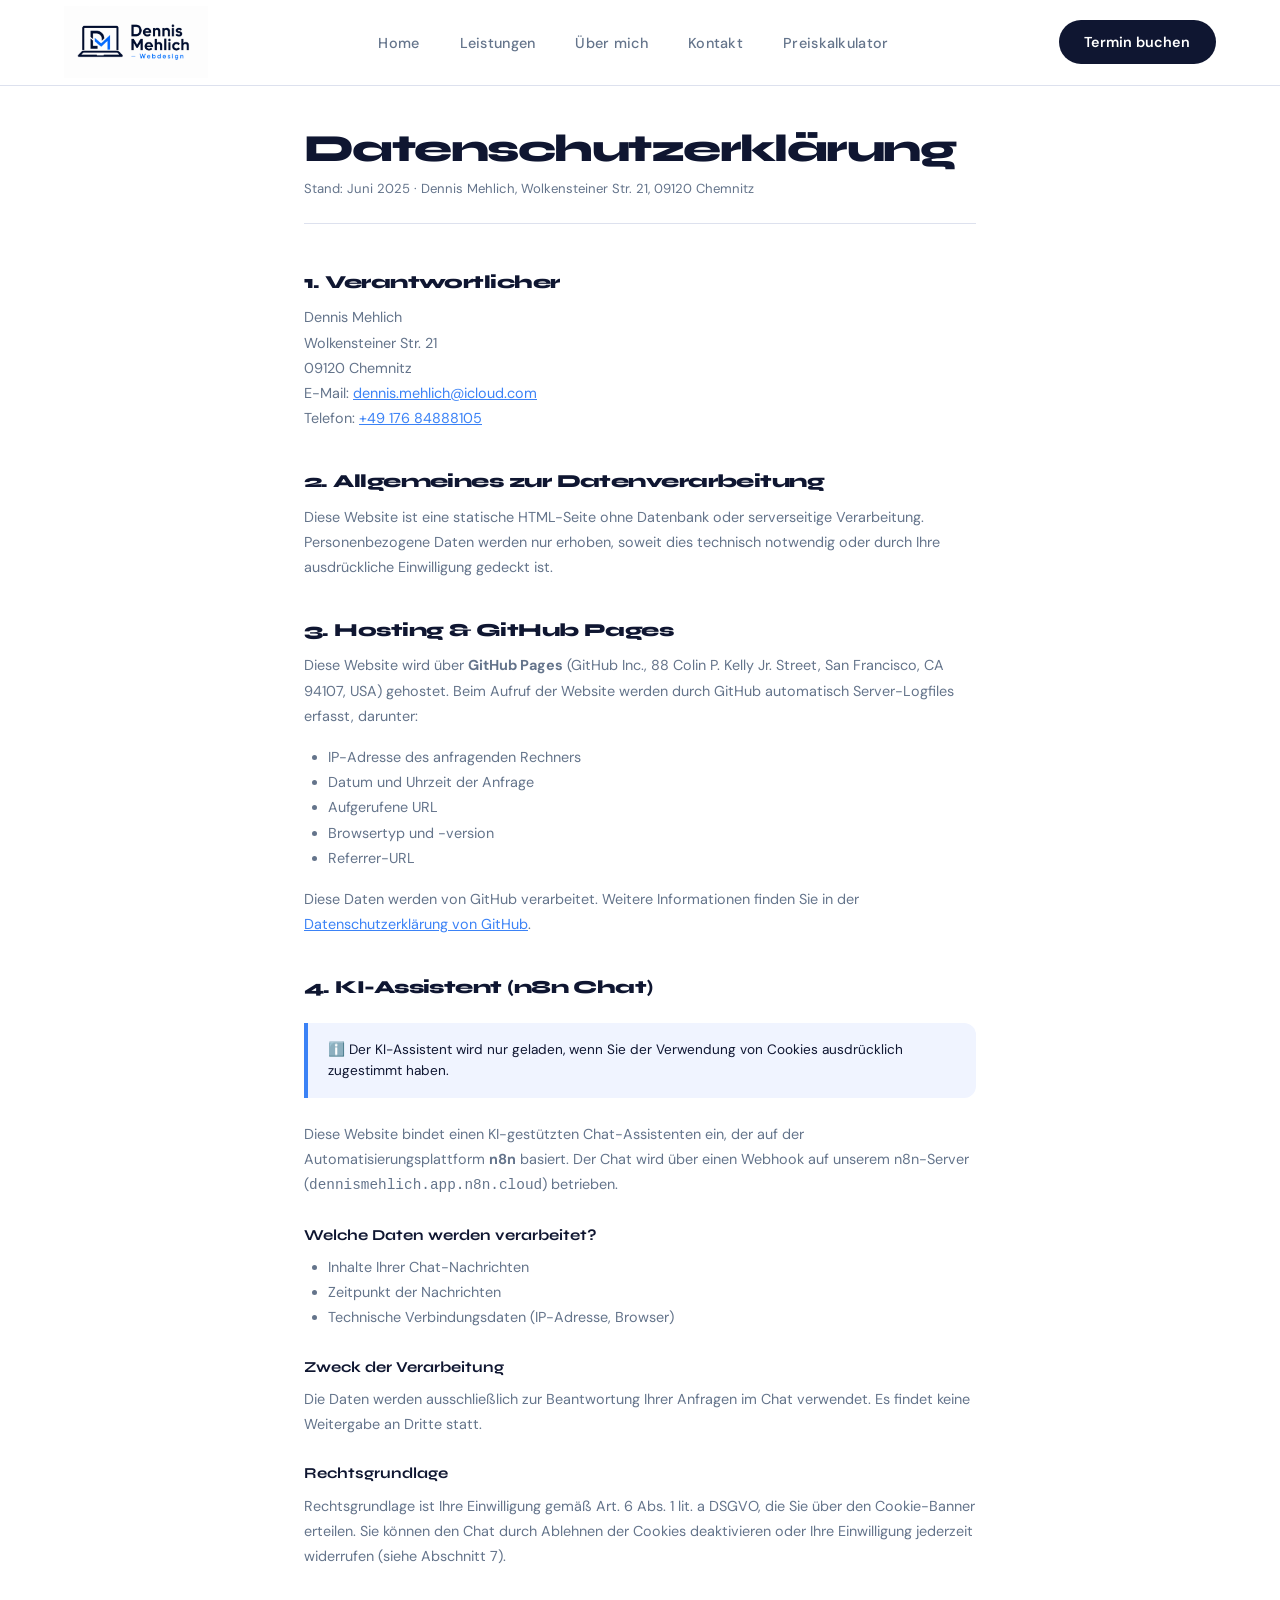
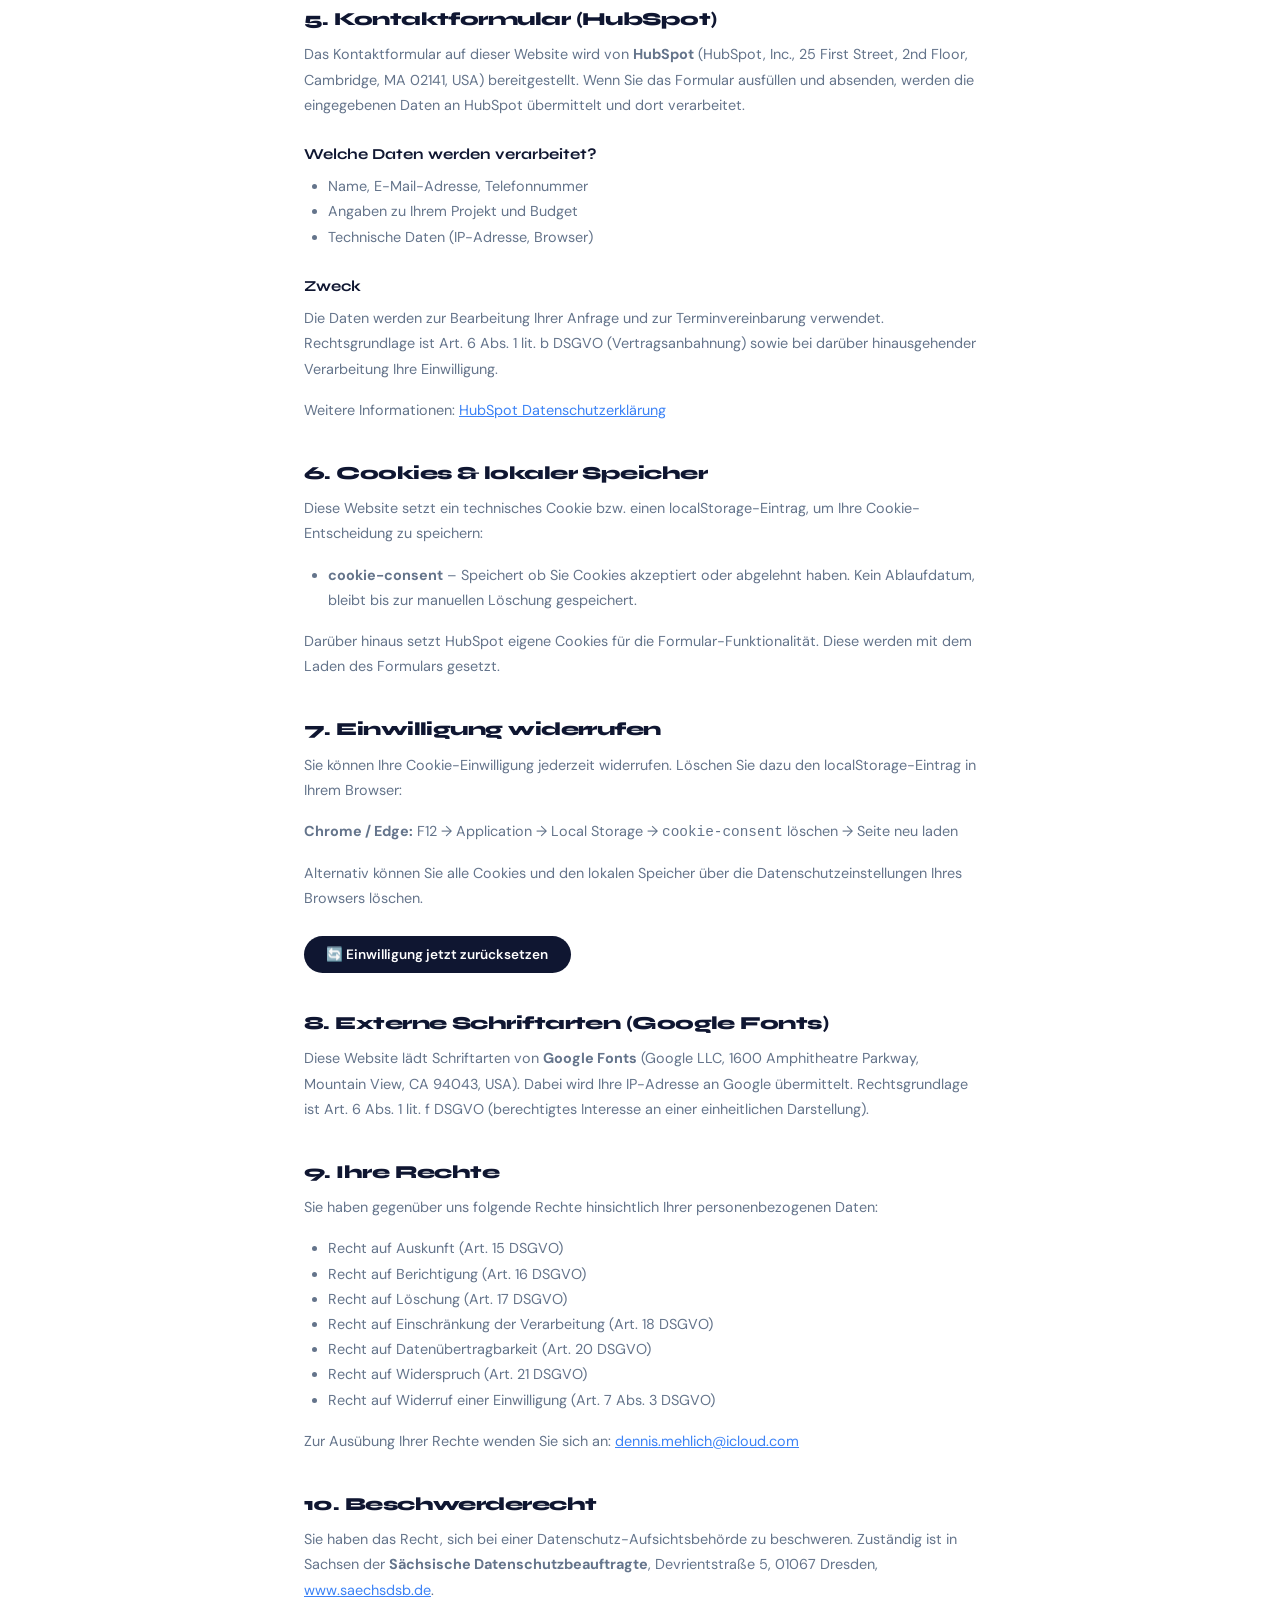
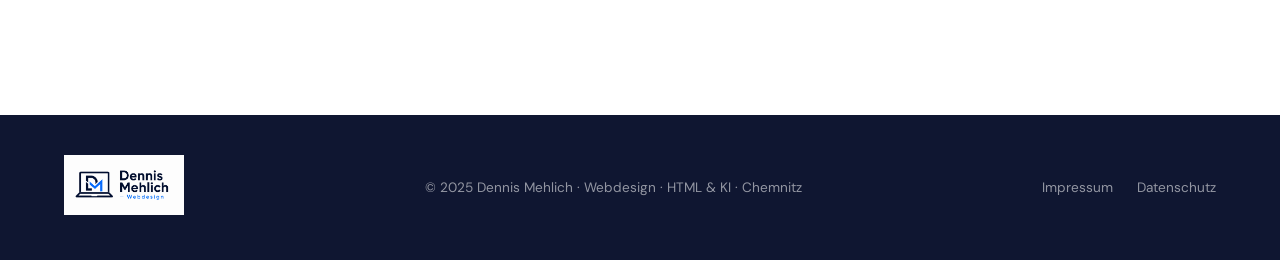
==== commit ba1e09b2: "Meine Änderung" ====
--- a/datenschutz.html
+++ b/datenschutz.html
@@ -68,18 +68,8 @@
 <body>
 
 <!-- ─── NAV ─── -->
-<nav id="navbar">
-  <a href="index.html" class="nav-logo">
-    <img src="images/logo.png" alt="Dennis Mehlich" style="height:72px;width:auto;display:block;mix-blend-mode:multiply;">
-  </a>
-  <ul class="nav-links">
-    <li><a href="index.html#hero">Home</a></li>
-    <li><a href="index.html#leistungen">Leistungen</a></li>
-    <li><a href="index.html#ueber-mich">Über uns</a></li>
-    <li><a href="index.html#kontakt">Kontakt</a></li>
-  </ul>
-  <a href="index.html" onclick="openTermin ? openTermin() : null" class="nav-cta">Termin buchen</a>
-</nav>
+<div id="site-nav"></div>
+<script src="js/nav.js"></script>
 
 <div class="legal-page">
 
@@ -200,12 +190,7 @@
   </div>
 </footer>
 
-<script>
-  const navbar = document.getElementById('navbar');
-  window.addEventListener('scroll', () => {
-    navbar.classList.toggle('scrolled', window.scrollY > 40);
-  });
-</script>
+
 
 </body>
 </html>
--- a/css/style.css
+++ b/css/style.css
@@ -181,8 +181,7 @@
 #inklusive { background: var(--navy); padding: 4rem 5%; }
 .inkl-label { text-align: center; font-size: 0.75rem; font-weight: 700; letter-spacing: 0.12em; text-transform: uppercase; color: rgba(255,255,255,0.45); margin-bottom: 2.5rem; }
 .inkl-grid { display: grid; grid-template-columns: repeat(3,1fr); gap: 1.5rem; max-width: 1100px; margin: 0 auto; }
-.inkl-item { display: flex; align-items: flex-start; gap: 1rem; background: rgba(255,255,255,0.05); border: 1px solid rgba(255,255,255,0.08); border-radius: 14px; padding: 1.25rem 1.5rem; transition: background 0.2s, transform 0.2s; }
-.inkl-item:hover { background: rgba(255,255,255,0.09); transform: translateY(-2px); }
+.inkl-item { display: flex; align-items: flex-start; gap: 1rem; background: rgba(255,255,255,0.05); border: 1px solid rgba(255,255,255,0.08); border-radius: 14px; padding: 1.25rem 1.5rem; }
 .inkl-icon { font-size: 1.5rem; flex-shrink: 0; margin-top: 0.1rem; }
 .inkl-title { font-family: 'Syne', sans-serif; font-size: 0.9rem; font-weight: 700; color: white; margin-bottom: 0.25rem; }
 .inkl-desc { font-size: 0.78rem; color: rgba(255,255,255,0.5); line-height: 1.5; }
@@ -192,10 +191,7 @@
 .services-header { text-align: center; margin-bottom: 4rem; }
 .services-header .section-lead { margin: 0 auto; }
 .services-grid { display: grid; grid-template-columns: repeat(3,1fr); gap: 1.5rem; max-width: 1100px; margin: 0 auto; }
-.service-card { background: white; border-radius: var(--radius); padding: 2rem; border: 1px solid var(--border); transition: transform 0.2s, box-shadow 0.2s; position: relative; overflow: hidden; }
-.service-card::after { content: ''; position: absolute; bottom: 0; left: 0; right: 0; height: 3px; background: linear-gradient(90deg,var(--accent),#818cf8); transform: scaleX(0); transform-origin: left; transition: transform 0.3s; }
-.service-card:hover { transform: translateY(-4px); box-shadow: 0 16px 48px rgba(15,22,49,0.1); }
-.service-card:hover::after { transform: scaleX(1); }
+.service-card { background: white; border-radius: var(--radius); padding: 2rem; border: 1px solid var(--border); position: relative; overflow: hidden; }
 .service-icon { width: 52px; height: 52px; border-radius: 12px; background: var(--light); display: flex; align-items: center; justify-content: center; font-size: 1.5rem; margin-bottom: 1.2rem; }
 .service-card h3 { font-family: 'Syne', sans-serif; font-size: 1.1rem; font-weight: 700; color: var(--navy); margin-bottom: 0.6rem; }
 .service-card p { font-size: 0.9rem; color: var(--gray); line-height: 1.6; }
@@ -228,10 +224,26 @@
 /* ─── PROCESS ─── */
 #prozess { background: white; }
 .process-layout { display: grid; grid-template-columns: 1fr 1fr; gap: 5rem; align-items: center; }
-.process-steps { display: flex; flex-direction: column; }
+.process-steps { display: flex; flex-direction: column; position: relative; }
+.process-steps::before {
+  content: '';
+  position: absolute; left: 0; top: 0;
+  width: 2px;
+  height: var(--fill, 0%);
+  background: var(--accent);
+  transition: height 0.1s linear;
+  z-index: 1;
+}
+.process-steps::after {
+  content: '';
+  position: absolute; left: 0; top: 0; bottom: 0;
+  width: 2px;
+  background: var(--border);
+  z-index: 0;
+}
 .process-step { display: flex; gap: 1.5rem; align-items: flex-start; padding: 1.5rem 0 1.5rem 2rem; border-left: 2px solid var(--border); position: relative; transition: border-color 0.4s; }
 .process-step.active { border-color: var(--accent); }
-.step-num { position: absolute; left: -14px; top: 1.5rem; width: 26px; height: 26px; border-radius: 50%; background: var(--white); border: 2px solid var(--border); display: flex; align-items: center; justify-content: center; font-family: 'Syne', sans-serif; font-size: 0.7rem; font-weight: 800; color: var(--gray); transition: all 0.4s; flex-shrink: 0; }
+.step-num { position: absolute; left: -14px; top: 1.5rem; width: 26px; height: 26px; border-radius: 50%; background: var(--white); border: 2px solid var(--border); display: flex; align-items: center; justify-content: center; font-family: 'Syne', sans-serif; font-size: 0.7rem; font-weight: 800; color: var(--gray); transition: all 0.4s; flex-shrink: 0; z-index: 2; }
 .process-step.active .step-num { background: var(--accent); border-color: var(--accent); color: white; }
 .step-content h3 { font-family: 'Syne', sans-serif; font-size: 1rem; font-weight: 700; color: var(--navy); margin-bottom: 0.3rem; }
 .step-content p { font-size: 0.875rem; color: var(--gray); line-height: 1.6; }
@@ -325,7 +337,7 @@
 
 /* ─── FOOTER ─── */
 footer { background: var(--navy); color: rgba(255,255,255,0.55); padding: 2.5rem 5%; display: flex; align-items: center; justify-content: space-between; flex-wrap: wrap; gap: 1rem; font-size: 0.85rem; }
-footer .footer-logo img { height: 60px; width: auto; filter: brightness(0) invert(1); }
+footer .footer-logo img { height: 60px; width: auto; }
 footer a { color: rgba(255,255,255,0.55); text-decoration: none; }
 footer a:hover { color: white; }
 
@@ -408,7 +420,7 @@
   background: var(--navy);
   color: white;
   padding: 1.25rem 5%;
-  display: flex;
+  display: var(--cookie-display, flex);
   align-items: center;
   justify-content: space-between;
   gap: 1.5rem;
@@ -440,43 +452,498 @@
 }
 .cookie-buttons {
   display: flex;
-  gap: 0.75rem;
-  flex-shrink: 0;
+  flex-direction: column;
+  align-items: center;
+  gap: 0.6rem;
 }
 .cookie-btn-accept {
   background: var(--accent);
   color: white;
   border: none;
-  padding: 0.6rem 1.4rem;
+  padding: 0.75rem 1.8rem;
   border-radius: 100px;
   font-family: 'DM Sans', sans-serif;
-  font-size: 0.85rem;
+  font-size: 0.95rem;
+  font-weight: 700;
+  cursor: pointer;
+  transition: background 0.2s, transform 0.15s;
+  white-space: nowrap;
+  box-shadow: 0 4px 16px rgba(59,130,246,0.35);
+}
+.cookie-btn-accept:hover {
+  background: var(--electric);
+  transform: translateY(-2px);
+  box-shadow: 0 6px 20px rgba(59,130,246,0.45);
+}
+.cookie-btn-decline {
+  background: transparent;
+  color: rgba(255,255,255,0.35);
+  border: none;
+  padding: 0.2rem 0.5rem;
+  font-family: 'DM Sans', sans-serif;
+  font-size: 0.75rem;
+  font-weight: 400;
+  cursor: pointer;
+  text-decoration: underline;
+  transition: color 0.2s;
+}
+.cookie-btn-decline:hover {
+  color: rgba(255,255,255,0.6);
+}
+@media (max-width: 600px) {
+  #cookie-banner { flex-direction: column; align-items: flex-start; padding: 1.25rem 4%; }
+  .cookie-buttons { width: 100%; align-items: flex-start; }
+  .cookie-btn-accept { width: 100%; text-align: center; white-space: normal; }
+  .cookie-text { min-width: 0; width: 100%; }
+  .cookie-btn-decline { padding-left: 0; }
+}
+
+/* ─── ANIMATED HERO GRADIENT ─── */
+#hero::before {
+  background: radial-gradient(ellipse 70% 60% at 80% 50%, #dbeafe 0%, transparent 70%),
+              radial-gradient(ellipse 40% 40% at 10% 80%, #eff6ff 0%, transparent 60%),
+              radial-gradient(ellipse 50% 50% at 50% 20%, #e0f2fe 0%, transparent 60%);
+  background-size: 200% 200%;
+  animation: gradientShift 8s ease infinite;
+}
+@keyframes gradientShift {
+  0%   { background-position: 0% 50%; }
+  50%  { background-position: 100% 50%; }
+  100% { background-position: 0% 50%; }
+}
+
+/* ─── TYPED TEXT ─── */
+#hero-heading {
+  min-height: 260px;
+}
+@media (min-width: 600px) { #hero-heading { min-height: 260px; } }
+@media (min-width: 700px) { #hero-heading { min-height: 260px; } }
+@media (min-width: 900px) { #hero-heading { min-height: 260px; } }
+@media (min-width: 1100px) { #hero-heading { min-height: 260px; } }
+@media (min-width: 1400px) { #hero-heading { min-height: 260px; } }
+.typed-text-line {
+  display: block;
+  min-height: 1.2em;
+}
+.typed-text {
+  color: var(--accent);
+  font-style: normal;
+  border-right: 3px solid var(--accent);
+  padding-right: 4px;
+  animation: blink 0.75s step-end infinite;
+  display: inline;
+  word-break: break-word;
+}
+@keyframes blink {
+  0%, 100% { border-color: var(--accent); }
+  50%       { border-color: transparent; }
+}
+
+/* ─── COUNTER ANIMATION ─── */
+.stat-num {
+  font-family: 'Syne', sans-serif;
+  font-size: 2rem;
+  font-weight: 800;
+  color: var(--navy);
+  line-height: 1;
+  transition: transform 0.3s;
+}
+.stat-num.counting {
+  transform: scale(1.15);
+  color: var(--accent);
+}
+
+/* ─── SECURITY SECTION RESPONSIVE ─── */
+@media (max-width: 700px) {
+  #security > div > div:nth-child(2) {
+    grid-template-columns: 1fr !important;
+  }
+  #flexibel > div > div[style*="width:1px"] {
+    display: none;
+  }
+}
+/* ─── TICKER ─── */
+#flexibel {
+  background: var(--light);
+  padding: 0;
+  overflow: hidden;
+  border-top: 1px solid var(--border);
+  border-bottom: 1px solid var(--border);
+}
+.ticker-wrap {
+  width: 100%;
+  overflow: hidden;
+  padding: 1.4rem 0;
+  position: relative;
+}
+.ticker-wrap::before,
+.ticker-wrap::after {
+  content: '';
+  position: absolute;
+  top: 0; bottom: 0;
+  width: 80px;
+  z-index: 2;
+  pointer-events: none;
+}
+.ticker-wrap::before {
+  left: 0;
+  background: linear-gradient(to right, var(--light), transparent);
+}
+.ticker-wrap::after {
+  right: 0;
+  background: linear-gradient(to left, var(--light), transparent);
+}
+.ticker-track {
+  display: flex;
+  align-items: center;
+  gap: 0;
+  width: max-content;
+  animation: ticker-scroll 35s linear infinite;
+}
+.ticker-track:hover {
+  animation-play-state: paused;
+}
+.ticker-item {
+  display: flex;
+  align-items: center;
+  gap: 0.6rem;
+  font-size: 0.9rem;
+  font-weight: 600;
+  color: var(--navy);
+  white-space: nowrap;
+  padding: 0 2rem;
+}
+.ticker-item span {
+  font-size: 1.2rem;
+}
+.ticker-sep {
+  width: 1px;
+  height: 20px;
+  background: var(--border);
+  flex-shrink: 0;
+}
+@keyframes ticker-scroll {
+  0%   { transform: translateX(0); }
+  100% { transform: translateX(-50%); }
+}
+
+
+
+
+/* ─── MULTI-STEP FORM ─── */
+.msf-steps {
+  display: flex;
+  align-items: center;
+  margin-bottom: 2rem;
+}
+.msf-step {
+  display: flex;
+  align-items: center;
+  gap: 0.5rem;
+  flex-shrink: 0;
+}
+.msf-step-num {
+  width: 28px;
+  height: 28px;
+  border-radius: 50%;
+  background: var(--light);
+  border: 2px solid var(--border);
+  display: flex;
+  align-items: center;
+  justify-content: center;
+  font-family: 'Syne', sans-serif;
+  font-size: 0.7rem;
+  font-weight: 800;
+  color: var(--gray);
+  transition: all 0.3s;
+}
+.msf-step.active .msf-step-num {
+  background: var(--accent);
+  border-color: var(--accent);
+  color: white;
+  box-shadow: 0 4px 12px rgba(59,130,246,0.35);
+}
+.msf-step.done .msf-step-num {
+  background: #059669;
+  border-color: #059669;
+  color: white;
+}
+.msf-step-label {
+  font-size: 0.75rem;
+  font-weight: 600;
+  color: var(--gray);
+  transition: color 0.3s;
+}
+.msf-step.active .msf-step-label { color: var(--navy); }
+.msf-step.done .msf-step-label { color: #059669; }
+.msf-step-line {
+  flex: 1;
+  height: 2px;
+  background: var(--border);
+  margin: 0 0.4rem;
+  transition: background 0.3s;
+}
+.msf-step-line.done { background: #059669; }
+
+/* Pages */
+.contact-form-box .msf-page { display: none; }
+.contact-form-box .msf-page.active { display: block; }
+#hs-overlay-form .msf-page { display: none; }
+#hs-overlay-form .msf-page.active { display: block; }
+
+.msf-question {
+  font-family: 'Syne', sans-serif;
+  font-size: 1.05rem;
+  font-weight: 700;
+  color: var(--navy);
+  margin-bottom: 1.25rem;
+}
+.msf-options {
+  display: flex;
+  flex-direction: column;
+  gap: 0.6rem;
+  margin-bottom: 1.5rem;
+}
+.msf-radio,
+.msf-check {
+  display: flex;
+  align-items: center;
+  justify-content: space-between;
+  gap: 0.75rem;
+  padding: 0.85rem 1.1rem;
+  border: 1.5px solid var(--border);
+  border-radius: 10px;
+  cursor: pointer;
+  transition: border-color 0.2s, background 0.2s, transform 0.15s;
+  font-size: 0.9rem;
+  color: var(--navy);
+  font-weight: 500;
+  user-select: none;
+}
+.msf-radio:hover,
+.msf-check:hover {
+  border-color: var(--accent);
+  background: rgba(59,130,246,0.04);
+  transform: translateX(3px);
+}
+.msf-radio input,
+.msf-check input {
+  position: absolute;
+  opacity: 0;
+  width: 0;
+  height: 0;
+  pointer-events: none;
+}
+.msf-radio.selected,
+.msf-check.selected {
+  border-color: var(--accent);
+  background: rgba(59,130,246,0.08);
+}
+.msf-radio.selected::after,
+.msf-check.selected::after {
+  content: '✓';
+  display: flex;
+  align-items: center;
+  justify-content: center;
+  min-width: 20px;
+  height: 20px;
+  border-radius: 50%;
+  background: var(--accent);
+  color: white;
+  font-size: 0.7rem;
+  font-weight: 800;
+}
+
+/* Contact fields */
+.msf-contact-fields { margin-bottom: 1.25rem; }
+.msf-field-row { display: grid; grid-template-columns: 1fr 1fr; gap: 1rem; margin-bottom: 1rem; }
+.msf-field { display: flex; flex-direction: column; gap: 0.4rem; margin-bottom: 0; }
+.msf-field label { font-size: 0.8rem; font-weight: 600; color: var(--navy); }
+.msf-field input {
+  padding: 0.75rem 1rem;
+  border: 1.5px solid var(--border);
+  border-radius: 10px;
+  font-family: 'DM Sans', sans-serif;
+  font-size: 0.9rem;
+  color: var(--navy);
+  outline: none;
+  transition: border-color 0.2s, box-shadow 0.2s;
+}
+.msf-field input:focus {
+  border-color: var(--accent);
+  box-shadow: 0 0 0 3px rgba(59,130,246,0.12);
+}
+
+/* Nav buttons */
+.msf-nav {
+  display: flex;
+  justify-content: space-between;
+  align-items: center;
+  margin-top: 1rem;
+}
+.msf-btn-next,
+.msf-btn-submit {
+  background: var(--navy);
+  color: white;
+  border: none;
+  padding: 0.75rem 1.8rem;
+  border-radius: 100px;
+  font-family: 'DM Sans', sans-serif;
+  font-size: 0.95rem;
   font-weight: 600;
   cursor: pointer;
   transition: background 0.2s, transform 0.15s;
 }
-.cookie-btn-accept:hover {
-  background: var(--electric);
+.msf-btn-next:hover,
+.msf-btn-submit:hover {
+  background: var(--blue);
   transform: translateY(-1px);
 }
-.cookie-btn-decline {
+.msf-btn-back {
   background: transparent;
-  color: rgba(255,255,255,0.55);
-  border: 1px solid rgba(255,255,255,0.2);
-  padding: 0.6rem 1.2rem;
-  border-radius: 100px;
+  color: var(--gray);
+  border: none;
   font-family: 'DM Sans', sans-serif;
-  font-size: 0.85rem;
+  font-size: 0.9rem;
   font-weight: 500;
   cursor: pointer;
-  transition: all 0.2s;
-}
-.cookie-btn-decline:hover {
+  transition: color 0.2s;
+  padding: 0.75rem 0;
+}
+.msf-btn-back:hover { color: var(--navy); }
+
+/* Error */
+.msf-error {
+  color: #ef4444;
+  font-size: 0.8rem;
+  margin-bottom: 0.75rem;
+  padding: 0.5rem 0.75rem;
+  background: #fef2f2;
+  border-radius: 8px;
+  border: 1px solid #fecaca;
+}
+
+/* Success */
+.msf-success {
+  text-align: center;
+  padding: 2rem 1rem;
+}
+.msf-success-icon { font-size: 2.5rem; margin-bottom: 1rem; }
+.msf-success-title {
+  font-family: 'Syne', sans-serif;
+  font-size: 1.3rem;
+  font-weight: 800;
+  color: var(--navy);
+  margin-bottom: 0.5rem;
+}
+.msf-success p { color: var(--gray); font-size: 0.9rem; }
+
+@media (max-width: 480px) {
+  .msf-field-row { grid-template-columns: 1fr; }
+  .msf-step-label { display: none; }
+}
+
+.msf-hint {
+  font-size: 0.75rem;
+  color: var(--gray);
+  text-align: center;
+  margin-top: 0.75rem;
+  opacity: 0.7;
+}
+
+/* ─── MSF PROGRESS / STEP TRACKER ─── */
+.msf-progress-wrap {
+  display: flex;
+  align-items: flex-start;
+  justify-content: space-between;
+  position: relative;
+  margin-bottom: 2rem;
+  padding: 0 4px;
+}
+/* Verbindungslinie hinter den Dots */
+.msf-progress-wrap::before {
+  content: '';
+  position: absolute;
+  top: 13px;
+  left: 4px;
+  right: 4px;
+  height: 2px;
+  background: var(--border);
+  z-index: 0;
+}
+/* Farbige Fülllinie */
+.msf-progress-fill {
+  position: absolute;
+  top: 13px;
+  left: 4px;
+  height: 2px;
+  background: linear-gradient(90deg, var(--accent), #818cf8);
+  z-index: 1;
+  transition: width 0.45s cubic-bezier(0.34, 1.56, 0.64, 1);
+  width: 0%;
+}
+.msf-progress-step {
+  display: flex;
+  flex-direction: column;
+  align-items: center;
+  gap: 0.35rem;
+  z-index: 2;
+  flex: 1;
+}
+.msf-dot {
+  width: 28px;
+  height: 28px;
+  border-radius: 50%;
+  background: white;
+  border: 2px solid var(--border);
+  display: flex;
+  align-items: center;
+  justify-content: center;
+  font-family: 'Syne', sans-serif;
+  font-size: 0.65rem;
+  font-weight: 800;
+  color: var(--gray);
+  transition: all 0.3s;
+  flex-shrink: 0;
+}
+.msf-progress-step.active .msf-dot {
+  background: var(--accent);
+  border-color: var(--accent);
   color: white;
-  border-color: rgba(255,255,255,0.5);
-}
-@media (max-width: 600px) {
-  #cookie-banner { flex-direction: column; align-items: flex-start; padding: 1.25rem 4%; }
-  .cookie-buttons { width: 100%; }
-  .cookie-btn-accept, .cookie-btn-decline { flex: 1; text-align: center; }
+  box-shadow: 0 0 0 4px rgba(59,130,246,0.15);
+  transform: scale(1.15);
+}
+.msf-progress-step.done .msf-dot {
+  background: var(--accent);
+  border-color: var(--accent);
+  color: white;
+}
+.msf-progress-step.done .msf-dot::after {
+  content: '✓';
+  font-size: 0.7rem;
+}
+.msf-progress-step.done .msf-dot-num { display: none; }
+.msf-dot-label {
+  font-size: 0.62rem;
+  font-weight: 600;
+  color: var(--gray);
+  text-align: center;
+  white-space: nowrap;
+  transition: color 0.3s;
+  line-height: 1.2;
+}
+.msf-progress-step.active .msf-dot-label { color: var(--navy); }
+.msf-progress-step.done .msf-dot-label { color: var(--accent); }
+.msf-progress-label {
+  font-size: 0.72rem;
+  color: var(--gray);
+  margin-bottom: 1.25rem;
+  text-align: right;
+}
+
+@media (max-width: 520px) {
+  .msf-dot-label { display: none; }
+  .msf-dot { width: 22px; height: 22px; font-size: 0.55rem; }
+  .msf-progress-wrap::before { top: 10px; }
+  .msf-progress-fill { top: 10px; }
 }
